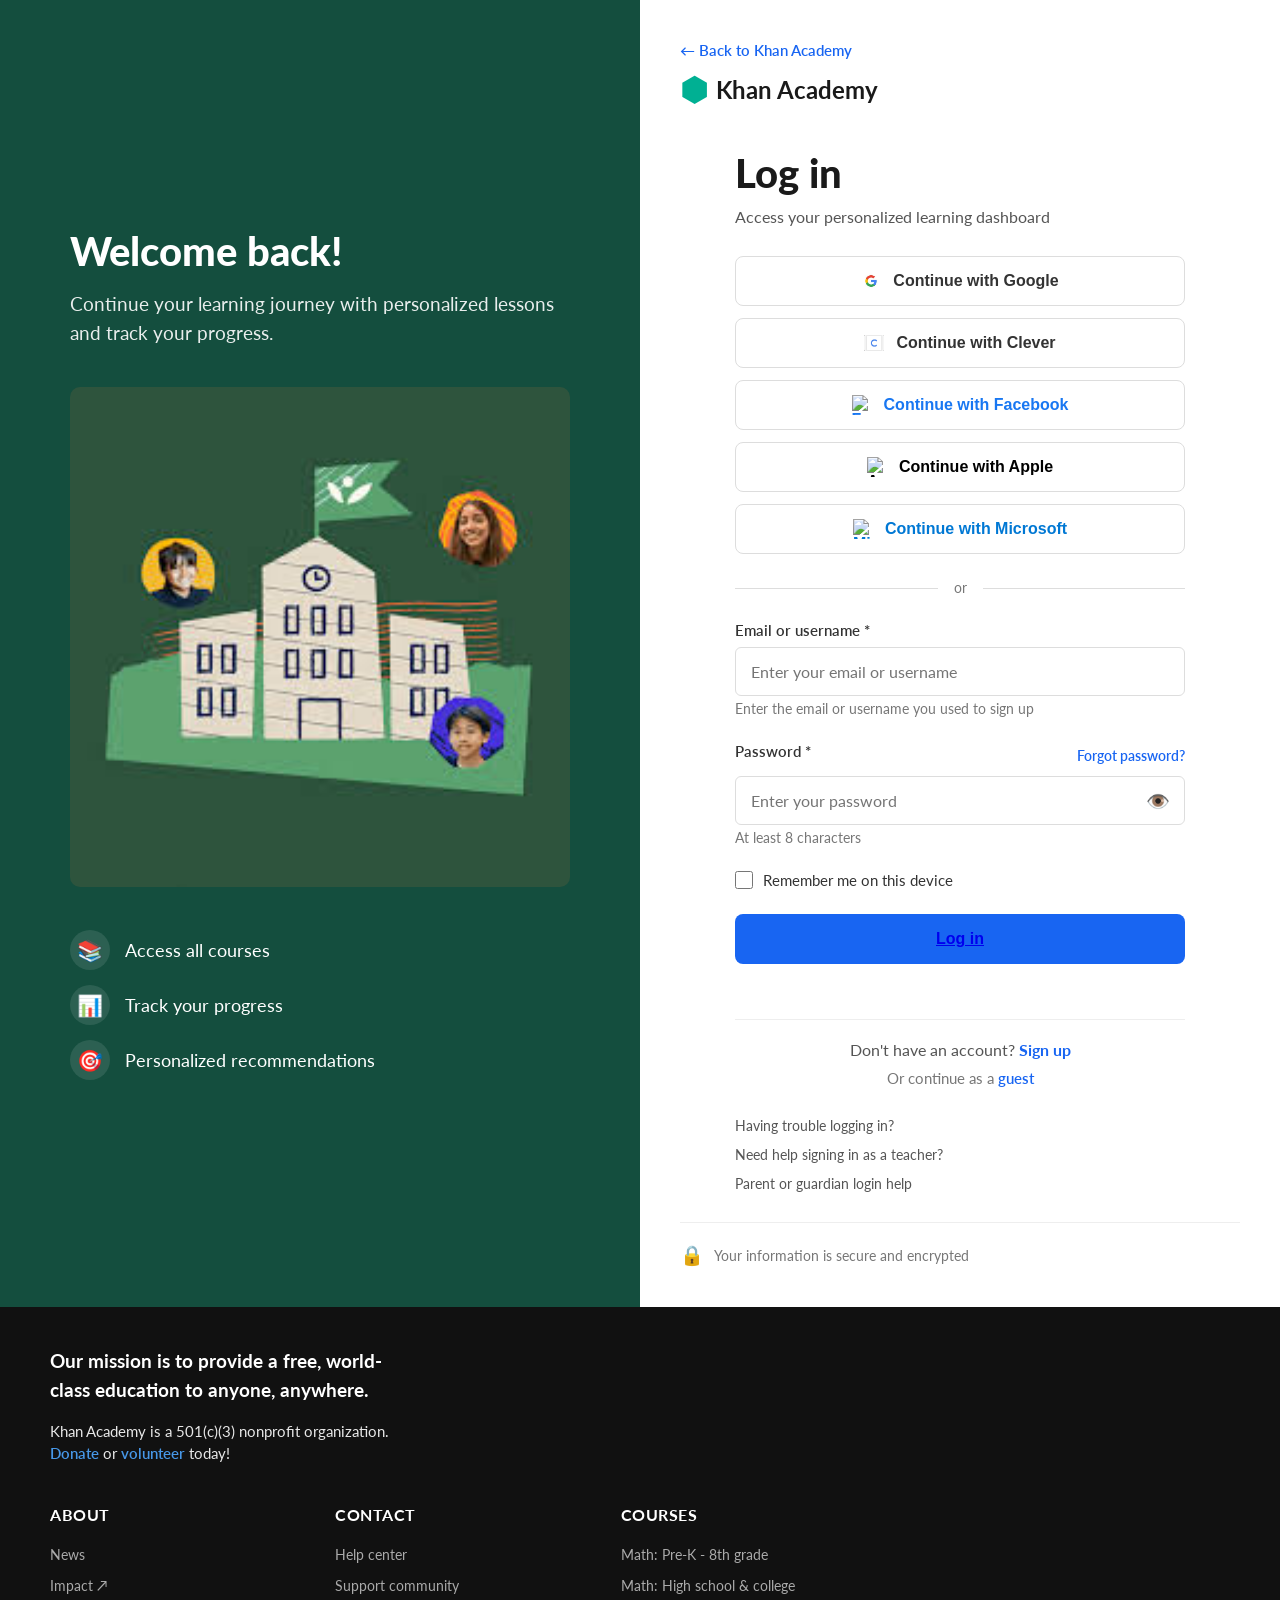
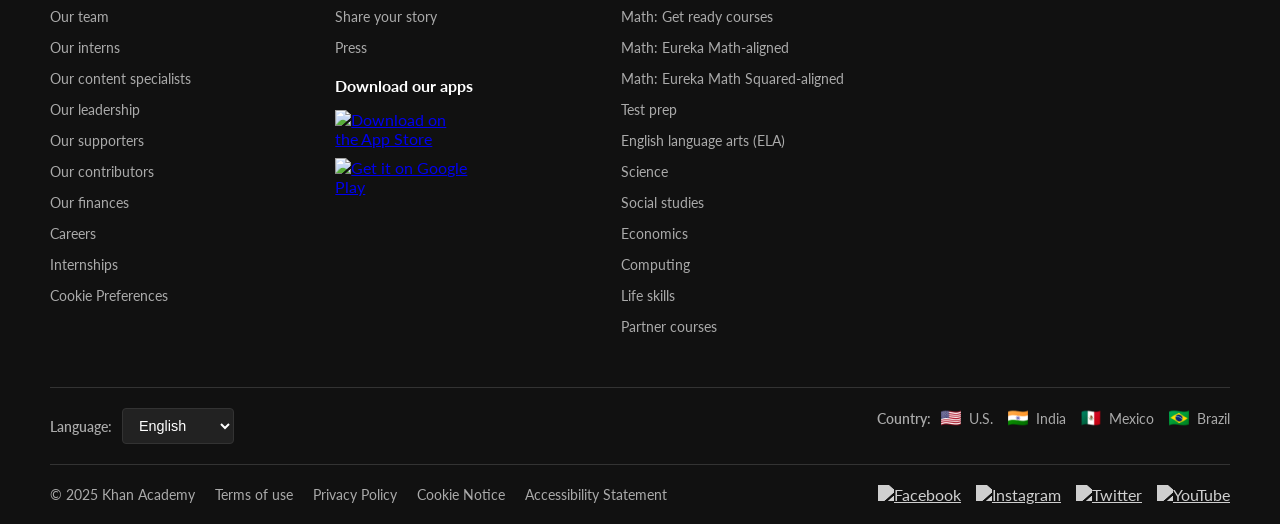
==== Login/login.html @ ac34428a "first commit" ====
<!DOCTYPE html>
<html lang="en">
<head>
    <meta charset="UTF-8">
    <meta name="viewport" content="width=device-width, initial-scale=1.0">
    <title>Log in - Khan Academy | Free Online Courses, Lessons & Practice</title>
    <meta name="description" content="Log in to Khan Academy to access free courses, track your progress, and continue learning">
    <meta name="theme-color" content="#1865f2">
    
    <link href="https://fonts.googleapis.com/css2?family=Lato:wght@400;700;900&display=swap" rel="stylesheet">
    <link rel="stylesheet" href="login.css">
    
    <!-- Apple touch icon -->
    <link rel="apple-touch-icon" href="../images/apple-touch-icon.png">
</head>
<body>
    <!-- Skip to main content for accessibility -->
    <a href="#main-content" class="skip-to-main">Skip to main content</a>
    
    <div class="login-container" role="main">
        <!-- Left side image -->
        <div class="login-left">
            <div class="left-content">
                <div class="welcome-message">
                    <h2>Welcome back!</h2>
                    <p>Continue your learning journey with personalized lessons and track your progress.</p>
                </div>
                <img src="../images/images.jfif" width="800" height="800" alt="Students learning together" class="login-illustration">
                <div class="left-features">
                    <div class="feature-item">
                        <span class="feature-icon">📚</span>
                        <span>Access all courses</span>
                    </div>
                    <div class="feature-item">
                        <span class="feature-icon">📊</span>
                        <span>Track your progress</span>
                    </div>
                    <div class="feature-item">
                        <span class="feature-icon">🎯</span>
                        <span>Personalized recommendations</span>
                    </div>
                </div>
            </div>
        </div>

        <!-- Right side form -->
        <div class="login-right" id="main-content">
            <div class="login-header">
                <a href="../index.html" class="back-link" aria-label="Go back to home">
                    ← Back to Khan Academy
                </a>
                <div class="logo">
                    <span class="logo-icon">⬢</span>
                    <span class="logo-text">Khan Academy</span>
                </div>
            </div>
            
            <div class="form-container">
                <h1>Log in</h1>
                <p class="subtitle">Access your personalized learning dashboard</p>

                <!-- Social login buttons -->
                <div class="social-buttons">
                    <button type="button" class="social-btn google" aria-label="Log in with Google">
                        <img src="../images/images (6).jfif" alt="Google logo" width="40" height="30">
                        Continue with Google
                    </button>
                    <button type="button" class="social-btn clever" aria-label="Log in with Clever">
                        <img src="../images/images (4).png" alt="Clever logo" width="100" height="100">
                        Continue with Clever
                    </button>
                    <button type="button" class="social-btn facebook" aria-label="Log in with Facebook">
                        <img src="https://upload.wikimedia.org/wikipedia/commons/0/05/Facebook_Logo_%282019%29.png" alt="Facebook logo" width="20" height="20">
                        Continue with Facebook
                    </button>
                    <button type="button" class="social-btn apple" aria-label="Log in with Apple">
                        <img src="https://upload.wikimedia.org/wikipedia/commons/f/fa/Apple_logo_black.svg" alt="Apple logo" width="20" height="20">
                        Continue with Apple
                    </button>
                    <button type="button" class="social-btn microsoft" aria-label="Log in with Microsoft">
                        <img src="https://upload.wikimedia.org/wikipedia/commons/4/44/Microsoft_logo.svg" alt="Microsoft logo" width="20" height="20">
                        Continue with Microsoft
                    </button>
                </div>

                <div class="divider">
                    <span>or</span>
                </div>

                <!-- Login form -->
                <form class="login-form" id="login-form" action="#" method="POST">
                    <div class="form-group">
                        <label for="email">Email or username *</label>
                        <input type="text" id="email" name="email" class="form-input" 
                               placeholder="Enter your email or username" required
                               aria-required="true" aria-describedby="email-hint">
                        <div id="email-hint" class="input-hint">Enter the email or username you used to sign up</div>
                    </div>

                    <div class="form-group">
                        <div class="password-header">
                            <label for="password">Password *</label>
                            <a href="./forgot-password.html" class="forgot-password">Forgot password?</a>
                        </div>
                        <div class="password-wrapper">
                            <input type="password" id="password" name="password" class="form-input" 
                                   placeholder="Enter your password" required minlength="8"
                                   aria-required="true" aria-describedby="password-hint">
                            <button type="button" class="toggle-password" aria-label="Show password">
                                👁️
                            </button>
                        </div>
                        <div id="password-hint" class="input-hint">At least 8 characters</div>
                    </div>

                    <div class="remember-me">
                        <input type="checkbox" id="remember" name="remember">
                        <label for="remember">Remember me on this device</label>
                    </div>

                    <button type="submit" class="login-btn" aria-label="Log in to your account">
                        <a href="../Login/login.html">Log in</a>
      
                    </button>
                </form>

                <div class="signup-section">
                    <p class="signup-text">Don't have an account? <a href="../signup/signup.html" class="signup-link">Sign up</a></p>
                    <p class="guest-text">Or continue as a <a href="#" class="guest-link">guest</a></p>
                </div>

                <div class="help-links">
                    <a href="#" class="help-link">Having trouble logging in?</a>
                    <a href="#" class="help-link">Need help signing in as a teacher?</a>
                    <a href="#" class="help-link">Parent or guardian login help</a>
                </div>
            </div>
            
            <div class="security-notice">
                <span class="lock-icon">🔒</span>
                <span>Your information is secure and encrypted</span>
            </div>
        </div>
    </div>

    <!-- Main Footer Section -->
    <footer class="main-footer" role="contentinfo">
        <div class="footer-content-wrapper">
            <div class="mission-section">
                <p class="mission-text">Our mission is to provide a free, world-class education to anyone, anywhere.</p>
                <p class="nonprofit-info">Khan Academy is a 501(c)(3) nonprofit organization. <a href="../Donate/donate.html" class="donate-link">Donate</a> or <a href="#" class="volunteer-link">volunteer</a> today!</p>
            </div>

            <div class="footer-links-columns">
                <!-- About Column -->
                <div class="footer-col">
                    <h4 class="col-heading">About</h4>
                    <ul class="footer-links">
                        <li><a href="#" class="footer-link">News</a></li>
                        <li><a href="#" class="footer-link">Impact ↗</a></li>
                        <li><a href="#" class="footer-link">Our team</a></li>
                        <li><a href="#" class="footer-link">Our interns</a></li>
                        <li><a href="#" class="footer-link">Our content specialists</a></li>
                        <li><a href="#" class="footer-link">Our leadership</a></li>
                        <li><a href="#" class="footer-link">Our supporters</a></li>
                        <li><a href="#" class="footer-link">Our contributors</a></li>
                        <li><a href="#" class="footer-link">Our finances</a></li>
                        <li><a href="#" class="footer-link">Careers</a></li>
                        <li><a href="#" class="footer-link">Internships</a></li>
                        <li><a href="#" class="footer-link">Cookie Preferences</a></li>
                    </ul>
                </div>

                <!-- Contact Column -->
                <div class="footer-col">
                    <h4 class="col-heading">Contact</h4>
                    <ul class="footer-links">
                        <li><a href="#" class="footer-link">Help center</a></li>
                        <li><a href="#" class="footer-link">Support community</a></li>
                        <li><a href="#" class="footer-link">Share your story</a></li>
                        <li><a href="#" class="footer-link">Press</a></li>
                        <li class="app-links">
                            <p class="download-text">Download our apps</p>
                            <a href="#" class="app-store-link">
                                <img src="https://upload.wikimedia.org/wikipedia/commons/3/3c/Download_on_the_App_Store_Badge.svg" alt="Download on the App Store" width="120">
                            </a>
                            <a href="#" class="play-store-link">
                                <img src="https://upload.wikimedia.org/wikipedia/commons/7/78/Google_Play_Store_badge_EN.svg" alt="Get it on Google Play" width="135">
                            </a>
                        </li>
                    </ul>
                </div>

                <!-- Courses Column -->
                <div class="footer-col courses-col">
                    <h4 class="col-heading">Courses</h4>
                    <ul class="footer-links">
                        <li><a href="#" class="footer-link">Math: Pre-K - 8th grade</a></li>
                        <li><a href="#" class="footer-link">Math: High school & college</a></li>
                        <li><a href="#" class="footer-link">Math: Get ready courses</a></li>
                        <li><a href="#" class="footer-link">Math: Eureka Math-aligned</a></li>
                        <li><a href="#" class="footer-link">Math: Eureka Math Squared-aligned</a></li>
                        <li><a href="#" class="footer-link">Test prep</a></li>
                        <li><a href="#" class="footer-link">English language arts (ELA)</a></li>
                        <li><a href="#" class="footer-link">Science</a></li>
                        <li><a href="#" class="footer-link">Social studies</a></li>
                        <li><a href="#" class="footer-link">Economics</a></li>
                        <li><a href="#" class="footer-link">Computing</a></li>
                        <li><a href="#" class="footer-link">Life skills</a></li>
                        <li><a href="#" class="footer-link">Partner courses</a></li>
                    </ul>
                </div>
            </div>
        </div>

        <!-- Footer Bottom Bar -->
        <div class="footer-bottom-bar">
            <div class="language-country-selector">
                <div class="language-selector">
                    <span class="selector-label">Language:</span>
                    <select class="language-dropdown" aria-label="Select language">
                        <option value="en" selected>English</option>
                        <option value="es">Español</option>
                        <option value="fr">Français</option>
                        <option value="de">Deutsch</option>
                        <option value="pt">Português</option>
                    </select>
                </div>
                
                <div class="country-selector">
                    <span class="selector-label">Country:</span>
                    <div class="country-flags">
                        <a href="#" class="flag-item" aria-label="United States">
                            <img src="../images/us-flag.png" alt="US flag" width="20">
                            <span>U.S.</span>
                        </a>
                        <a href="#" class="flag-item" aria-label="India">
                            <img src="../images/india-flag.png" alt="India flag" width="20">
                            <span>India</span>
                        </a>
                        <a href="#" class="flag-item" aria-label="Mexico">
                            <img src="../images/mexico-flag.png" alt="Mexico flag" width="20">
                            <span>Mexico</span>
                        </a>
                        <a href="#" class="flag-item" aria-label="Brazil">
                            <img src="../images/brazil-flag.png" alt="Brazil flag" width="20">
                            <span>Brazil</span>
                        </a>
                    </div>
                </div>
            </div>
            
            <div class="footer-legal">
                <div class="legal-links">
                    <span class="copyright">© 2025 Khan Academy</span>
                    <a href="#" class="legal-link">Terms of use</a>
                    <a href="#" class="legal-link">Privacy Policy</a>
                    <a href="#" class="legal-link">Cookie Notice</a>
                    <a href="#" class="legal-link">Accessibility Statement</a>
                </div>
                
                <div class="social-icons" aria-label="Social media links">
                    <a href="https://www.facebook.com/khanacademy" class="social-icon" target="_blank" aria-label="Facebook">
                        <img src="https://upload.wikimedia.org/wikipedia/commons/0/05/Facebook_Logo_%282019%29.png" alt="Facebook">
                    </a>
                    <a href="https://instagram.com/khanacademy" class="social-icon" target="_blank" aria-label="Instagram">
                        <img src="https://upload.wikimedia.org/wikipedia/commons/a/a5/Instagram_icon.png" alt="Instagram">
                    </a>
                    <a href="https://twitter.com/khanacademy" class="social-icon" target="_blank" aria-label="Twitter">
                        <img src="https://upload.wikimedia.org/wikipedia/commons/6/6f/Logo_of_Twitter.svg" alt="Twitter">
                    </a>
                    <a href="https://youtube.com/khanacademy" class="social-icon" target="_blank" aria-label="YouTube">
                        <img src="https://upload.wikimedia.org/wikipedia/commons/b/b8/YouTube_Logo_2017.svg" alt="YouTube">
                    </a>
                </div>
            </div>
        </div>
    </footer>

</body>
</html>
---- Login/login.css ----
* {
    box-sizing: border-box;
    margin: 0;
    padding: 0;
}

body {
    font-family: 'Lato', sans-serif;
    background-color: #fff;
    color: #1a1a1a;
}

/* Skip to main content */
.skip-to-main {
    position: absolute;
    top: -40px;
    left: 0;
    background: #1865f2;
    color: white;
    padding: 8px;
    z-index: 100;
    text-decoration: none;
}

.skip-to-main:focus {
    top: 0;
}

/* Login Container */
.login-container {
    display: flex;
    min-height: 100vh;
}

/* Left side */
.login-left {
    flex: 1;
    background-color: #144e3e;
    display: flex;
    align-items: center;
    justify-content: center;
    padding: 60px 40px;
    color: #fff;
}

.left-content {
    max-width: 500px;
    width: 100%;
}

.welcome-message {
    margin-bottom: 40px;
}

.welcome-message h2 {
    font-size: 2.5rem;
    font-weight: 900;
    margin-bottom: 15px;
    line-height: 1.2;
}

.welcome-message p {
    font-size: 1.2rem;
    opacity: 0.9;
    line-height: 1.5;
}

.login-illustration {
    max-width: 100%;
    height: auto;
    border-radius: 10px;
    margin-bottom: 40px;
}

.left-features {
    display: flex;
    flex-direction: column;
    gap: 15px;
}

.feature-item {
    display: flex;
    align-items: center;
    gap: 15px;
    font-size: 1.1rem;
}

.feature-icon {
    background: rgba(255, 255, 255, 0.1);
    width: 40px;
    height: 40px;
    border-radius: 50%;
    display: flex;
    align-items: center;
    justify-content: center;
    font-size: 1.3rem;
}

/* Right side form */
.login-right {
    flex: 1;
    background-color: #ffffff;
    padding: 40px;
    display: flex;
    flex-direction: column;
    overflow-y: auto;
}

.login-header {
    margin-bottom: 40px;
}

.back-link {
    color: #1865f2;
    text-decoration: none;
    font-size: 0.95rem;
    font-weight: 600;
    margin-bottom: 10px;
    display: inline-block;
}

.back-link:hover {
    text-decoration: underline;
}

.logo {
    display: flex;
    align-items: center;
    gap: 8px;
    font-size: 1.5rem;
    font-weight: 700;
    color: #1a1a1a;
}

.logo-icon {
    color: #00b093;
    font-size: 2rem;
}

.form-container {
    max-width: 450px;
    width: 100%;
    margin: 0 auto;
}

.login-right h1 {
    font-size: 2.5rem;
    font-weight: 900;
    margin-bottom: 10px;
    color: #1a1a1a;
}

.subtitle {
    color: #555;
    margin-bottom: 30px;
    font-size: 1rem;
}

/* Social buttons */
.social-buttons {
    display: flex;
    flex-direction: column;
    gap: 12px;
    margin-bottom: 25px;
}

.social-btn {
    display: flex;
    align-items: center;
    justify-content: center;
    gap: 12px;
    width: 100%;
    padding: 14px;
    border: 1px solid #ddd;
    border-radius: 8px;
    background-color: #fff;
    font-size: 1rem;
    font-weight: 600;
    cursor: pointer;
    transition: all 0.2s;
    text-align: center;
}

.social-btn:hover {
    background-color: #f9f9f9;
    border-color: #bbb;
}

.social-btn img {
    width: 20px;
    height: 20px;
    object-fit: contain;
}

.social-btn.google { color: #333; }
.social-btn.clever { color: #333; }
.social-btn.facebook { color: #1877f2; }
.social-btn.apple { color: #000; }
.social-btn.microsoft { color: #0078d4; }

/* Divider */
.divider {
    position: relative;
    text-align: center;
    margin: 25px 0;
    color: #777;
    font-size: 0.9rem;
}

.divider:before,
.divider:after {
    content: "";
    position: absolute;
    top: 50%;
    width: 45%;
    height: 1px;
    background: #ddd;
}

.divider:before {
    left: 0;
}

.divider:after {
    right: 0;
}

/* Login form */
.login-form {
    margin-top: 20px;
}

.form-group {
    margin-bottom: 25px;
}

.form-group label {
    display: block;
    margin-bottom: 8px;
    font-size: 0.95rem;
    color: #333;
    font-weight: 600;
}

.password-header {
    display: flex;
    justify-content: space-between;
    align-items: center;
    margin-bottom: 8px;
}

.forgot-password {
    color: #1865f2;
    text-decoration: none;
    font-size: 0.9rem;
    font-weight: 600;
}

.forgot-password:hover {
    text-decoration: underline;
}

.form-input {
    width: 100%;
    padding: 14px 15px;
    border: 1px solid #ddd;
    border-radius: 6px;
    font-size: 1rem;
    font-family: 'Lato', sans-serif;
    transition: border-color 0.2s, box-shadow 0.2s;
}

.form-input:focus {
    border-color: #1865f2;
    box-shadow: 0 0 0 3px rgba(24, 101, 242, 0.1);
    outline: none;
}

.input-hint {
    font-size: 0.85rem;
    color: #777;
    margin-top: 5px;
}

/* Password wrapper */
.password-wrapper {
    position: relative;
}

.toggle-password {
    position: absolute;
    right: 10px;
    top: 50%;
    transform: translateY(-50%);
    background: none;
    border: none;
    cursor: pointer;
    font-size: 1.2rem;
    padding: 5px;
    color: #777;
}

/* Remember me */
.remember-me {
    display: flex;
    align-items: center;
    gap: 10px;
    margin-bottom: 25px;
}

.remember-me input[type="checkbox"] {
    width: 18px;
    height: 18px;
    accent-color: #1865f2;
}

.remember-me label {
    font-size: 0.95rem;
    color: #333;
    cursor: pointer;
}

/* Login button */
.login-btn {
    width: 100%;
    padding: 16px;
    background-color: #1865f2;
    color: white;
    border: none;
    border-radius: 8px;
    font-size: 1rem;
    font-weight: 700;
    cursor: pointer;
    transition: background-color 0.2s;
    margin-bottom: 25px;
}

.login-btn:hover {
    background-color: #1555c9;
}

/* Signup section */
.signup-section {
    text-align: center;
    margin: 30px 0;
    padding-top: 20px;
    border-top: 1px solid #eee;
}

.signup-text {
    font-size: 1rem;
    color: #555;
    margin-bottom: 10px;
}

.signup-link {
    color: #1865f2;
    font-weight: 700;
    text-decoration: none;
}

.signup-link:hover {
    text-decoration: underline;
}

.guest-text {
    font-size: 0.95rem;
    color: #777;
}

.guest-link {
    color: #1865f2;
    text-decoration: none;
    font-weight: 600;
}

.guest-link:hover {
    text-decoration: underline;
}

/* Help links */
.help-links {
    display: flex;
    flex-direction: column;
    gap: 12px;
    margin: 30px 0;
}

.help-link {
    color: #555;
    text-decoration: none;
    font-size: 0.9rem;
}

.help-link:hover {
    color: #1865f2;
    text-decoration: underline;
}

/* Security notice */
.security-notice {
    display: flex;
    align-items: center;
    gap: 10px;
    color: #777;
    font-size: 0.9rem;
    margin-top: auto;
    padding-top: 20px;
    border-top: 1px solid #eee;
}

.lock-icon {
    font-size: 1.2rem;
}

/* Footer Styles */
.main-footer {
    background-color: #111;
    color: #fff;
    padding: 40px 50px 0;
}

.footer-content-wrapper {
    display: flex;
    justify-content: space-between;
    gap: 40px;
    padding-bottom: 40px;
    flex-wrap: wrap;
}

.mission-section {
    flex-basis: 30%;
    max-width: 350px;
}

.mission-text {
    font-size: 1.2rem;
    font-weight: 700;
    line-height: 1.5;
    margin: 0 0 15px 0;
}

.nonprofit-info {
    font-size: 0.95rem;
    line-height: 1.5;
    margin: 0;
    opacity: 0.9;
}

.donate-link,
.volunteer-link {
    color: #4da6ff;
    text-decoration: none;
    font-weight: 600;
}

.donate-link:hover,
.volunteer-link:hover {
    text-decoration: underline;
}

.footer-links-columns {
    flex-basis: 70%;
    display: flex;
    justify-content: space-between;
    gap: 30px;
    flex-wrap: wrap;
}

.footer-col {
    flex: 1;
    min-width: 200px;
}

.col-heading {
    font-size: 1rem;
    font-weight: 700;
    margin: 0 0 20px 0;
    text-transform: uppercase;
    letter-spacing: 0.5px;
}

.footer-links {
    list-style: none;
    padding: 0;
    margin: 0;
}

.footer-links li {
    margin-bottom: 12px;
}

.footer-link {
    color: #aaa;
    text-decoration: none;
    font-size: 0.9rem;
    transition: color 0.2s;
}

.footer-link:hover {
    color: #fff;
    text-decoration: underline;
}

.app-links {
    margin-top: 20px;
}

.download-text {
    font-weight: 700;
    margin-bottom: 15px;
    color: #fff;
}

.app-store-link,
.play-store-link {
    display: block;
    margin-bottom: 10px;
}

.app-store-link img,
.play-store-link img {
    display: block;
    max-width: 100%;
    height: auto;
}

/* Footer Bottom Bar */
.footer-bottom-bar {
    padding: 20px 0;
    border-top: 1px solid #333;
}

.language-country-selector {
    display: flex;
    justify-content: space-between;
    align-items: flex-start;
    margin-bottom: 20px;
    flex-wrap: wrap;
    gap: 30px;
}

.language-selector,
.country-selector {
    display: flex;
    align-items: center;
    gap: 10px;
    flex-wrap: wrap;
}

.selector-label {
    font-weight: 600;
    color: #aaa;
    font-size: 0.9rem;
}

.language-dropdown {
    padding: 8px 12px;
    border: 1px solid #333;
    border-radius: 4px;
    background-color: #222;
    color: #fff;
    font-size: 0.9rem;
    cursor: pointer;
}

.country-flags {
    display: flex;
    gap: 15px;
    flex-wrap: wrap;
}

.flag-item {
    display: flex;
    align-items: center;
    gap: 8px;
    text-decoration: none;
    color: #aaa;
    font-size: 0.9rem;
    transition: color 0.2s;
}

.flag-item:hover {
    color: #fff;
}

.flag-item img {
    width: 20px;
    height: 20px;
    border-radius: 3px;
    object-fit: cover;
}

.footer-legal {
    display: flex;
    justify-content: space-between;
    align-items: center;
    flex-wrap: wrap;
    gap: 20px;
    padding-top: 20px;
    border-top: 1px solid #333;
}

.legal-links {
    display: flex;
    align-items: center;
    gap: 20px;
    flex-wrap: wrap;
}

.copyright {
    color: #aaa;
    font-size: 0.9rem;
}

.legal-link {
    color: #aaa;
    text-decoration: none;
    font-size: 0.9rem;
}

.legal-link:hover {
    color: #fff;
    text-decoration: underline;
}

.social-icons {
    display: flex;
    gap: 15px;
    align-items: center;
}

.social-icon img {
    width: 24px;
    height: 24px;
    opacity: 0.8;
    transition: opacity 0.2s;
    filter: brightness(0) invert(1);
}

.social-icon:hover img {
    opacity: 1;
}

/* Responsive Design */
@media (max-width: 1024px) {
    .login-container {
        flex-direction: column;
    }
    
    .login-left,
    .login-right {
        padding: 40px 30px;
    }
    
    .left-content {
        max-width: 600px;
    }
}

@media (max-width: 768px) {
    .login-left,
    .login-right {
        padding: 30px 20px;
    }
    
    .welcome-message h2 {
        font-size: 2rem;
    }
    
    .login-right h1 {
        font-size: 2rem;
    }
    
    .footer-content-wrapper {
        flex-direction: column;
    }
    
    .footer-links-columns {
        flex-direction: column;
    }
    
    .language-country-selector {
        flex-direction: column;
        align-items: flex-start;
    }
    
    .footer-legal {
        flex-direction: column;
        align-items: flex-start;
    }
}

@media (max-width: 480px) {
    .social-buttons {
        gap: 8px;
    }
    
    .social-btn {
        padding: 12px;
        font-size: 0.9rem;
    }
    
    .flag-item {
        flex: 0 0 calc(50% - 10px);
    }
}
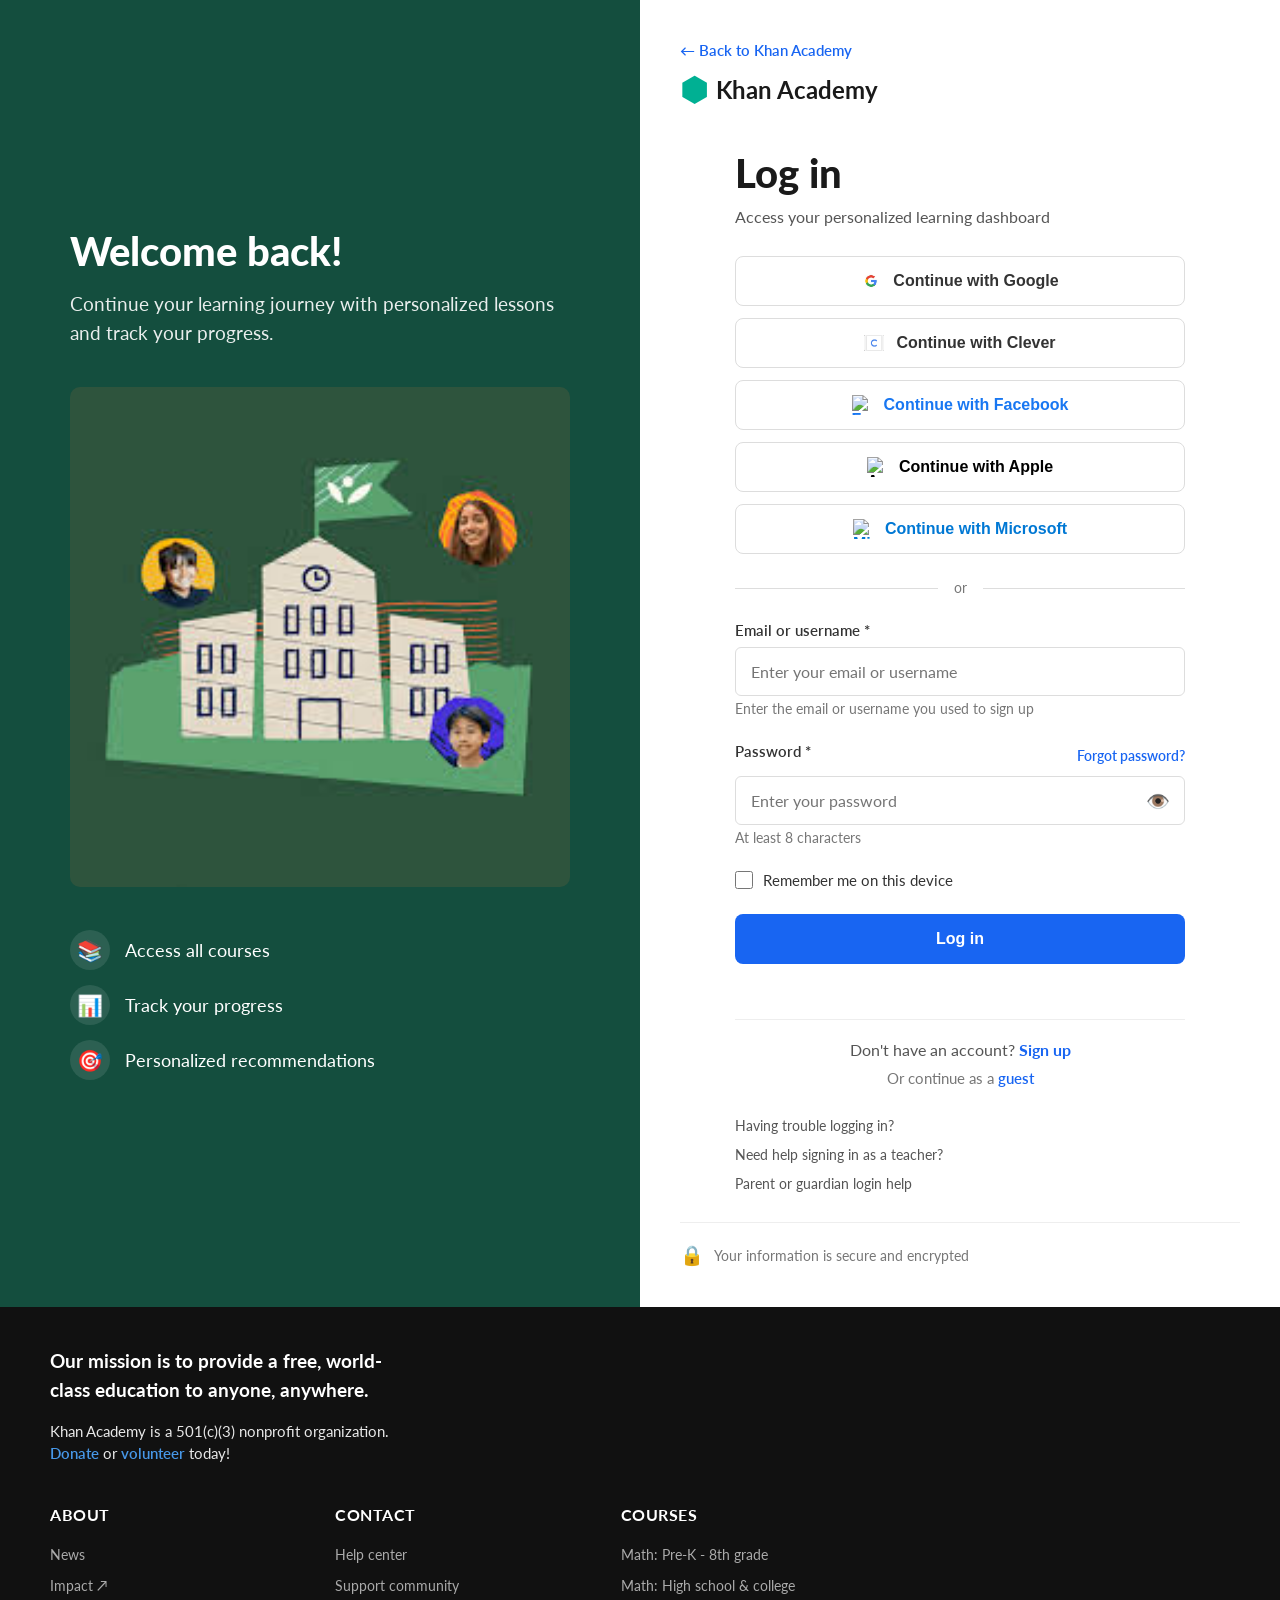
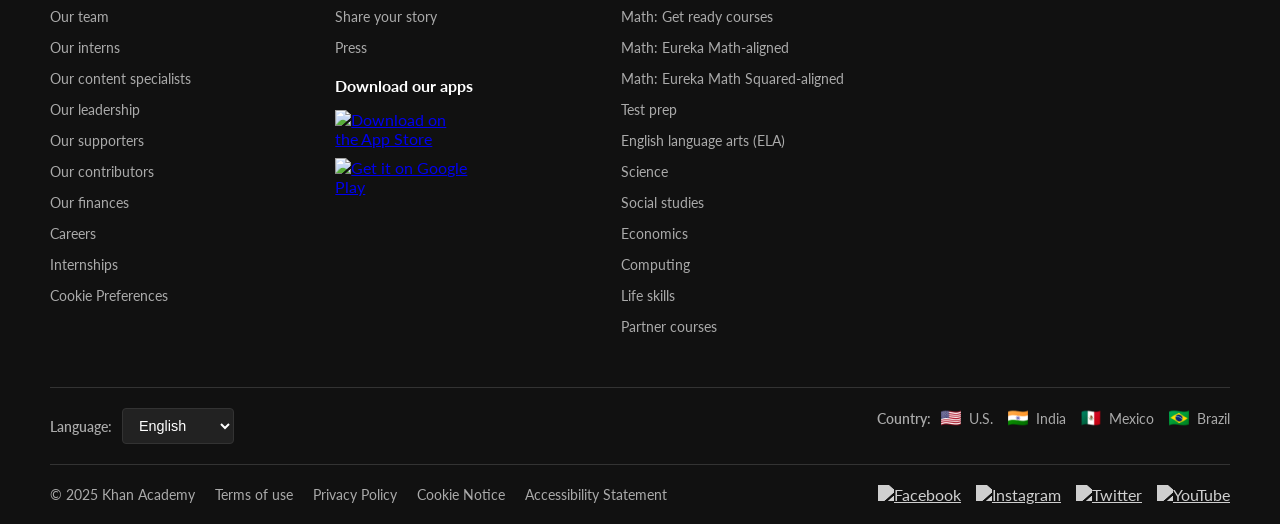
==== commit 9126f5de: "Improve login UX and navigation links" ====
--- a/Login/login.html
+++ b/Login/login.html
@@ -46,7 +46,7 @@
         <!-- Right side form -->
         <div class="login-right" id="main-content">
             <div class="login-header">
-                <a href="../index.html" class="back-link" aria-label="Go back to home">
+                <a href="../khan.html" class="back-link" aria-label="Go back to home">
                     ← Back to Khan Academy
                 </a>
                 <div class="logo">
@@ -119,13 +119,12 @@
                     </div>
 
                     <button type="submit" class="login-btn" aria-label="Log in to your account">
-                        <a href="../Login/login.html">Log in</a>
-      
+                        Log in
                     </button>
                 </form>
 
                 <div class="signup-section">
-                    <p class="signup-text">Don't have an account? <a href="../signup/signup.html" class="signup-link">Sign up</a></p>
+                    <p class="signup-text">Don't have an account? <a href="../Sighnup/sighnup.html" class="signup-link">Sign up</a></p>
                     <p class="guest-text">Or continue as a <a href="#" class="guest-link">guest</a></p>
                 </div>
 
